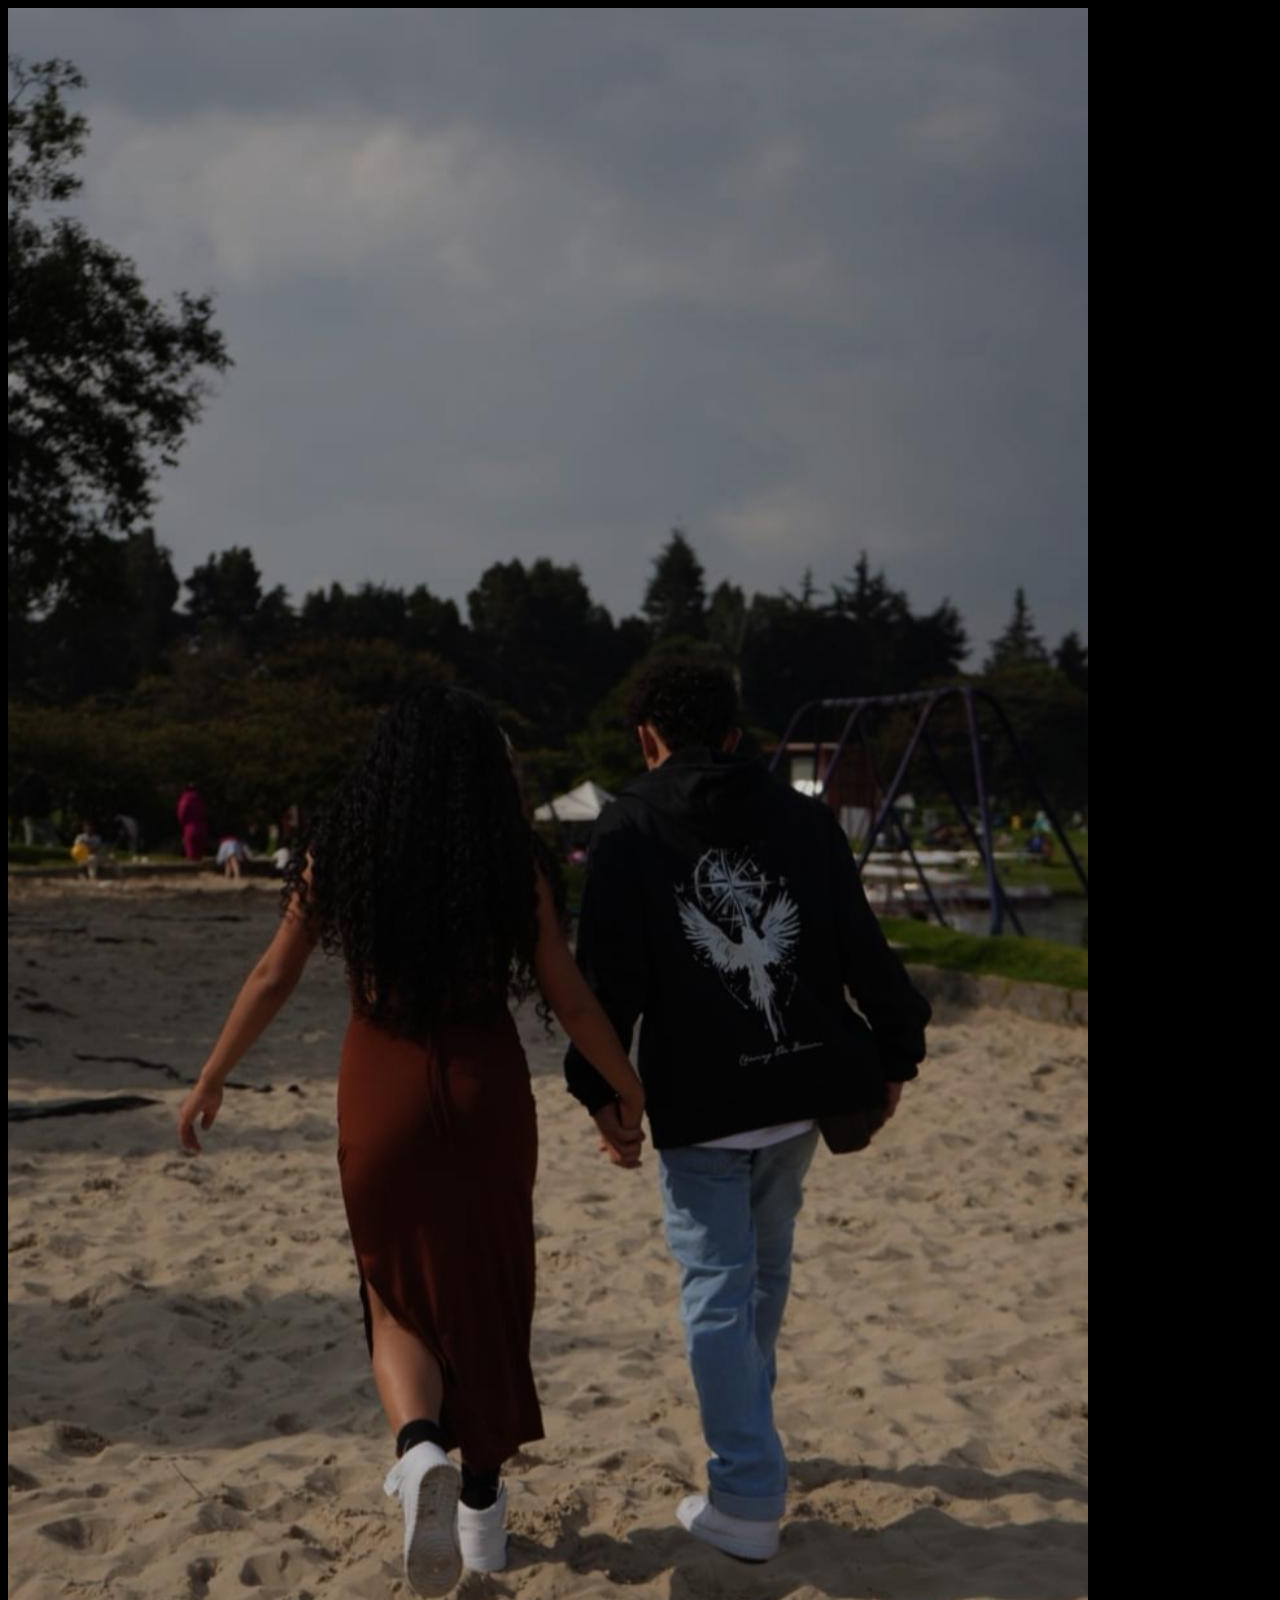
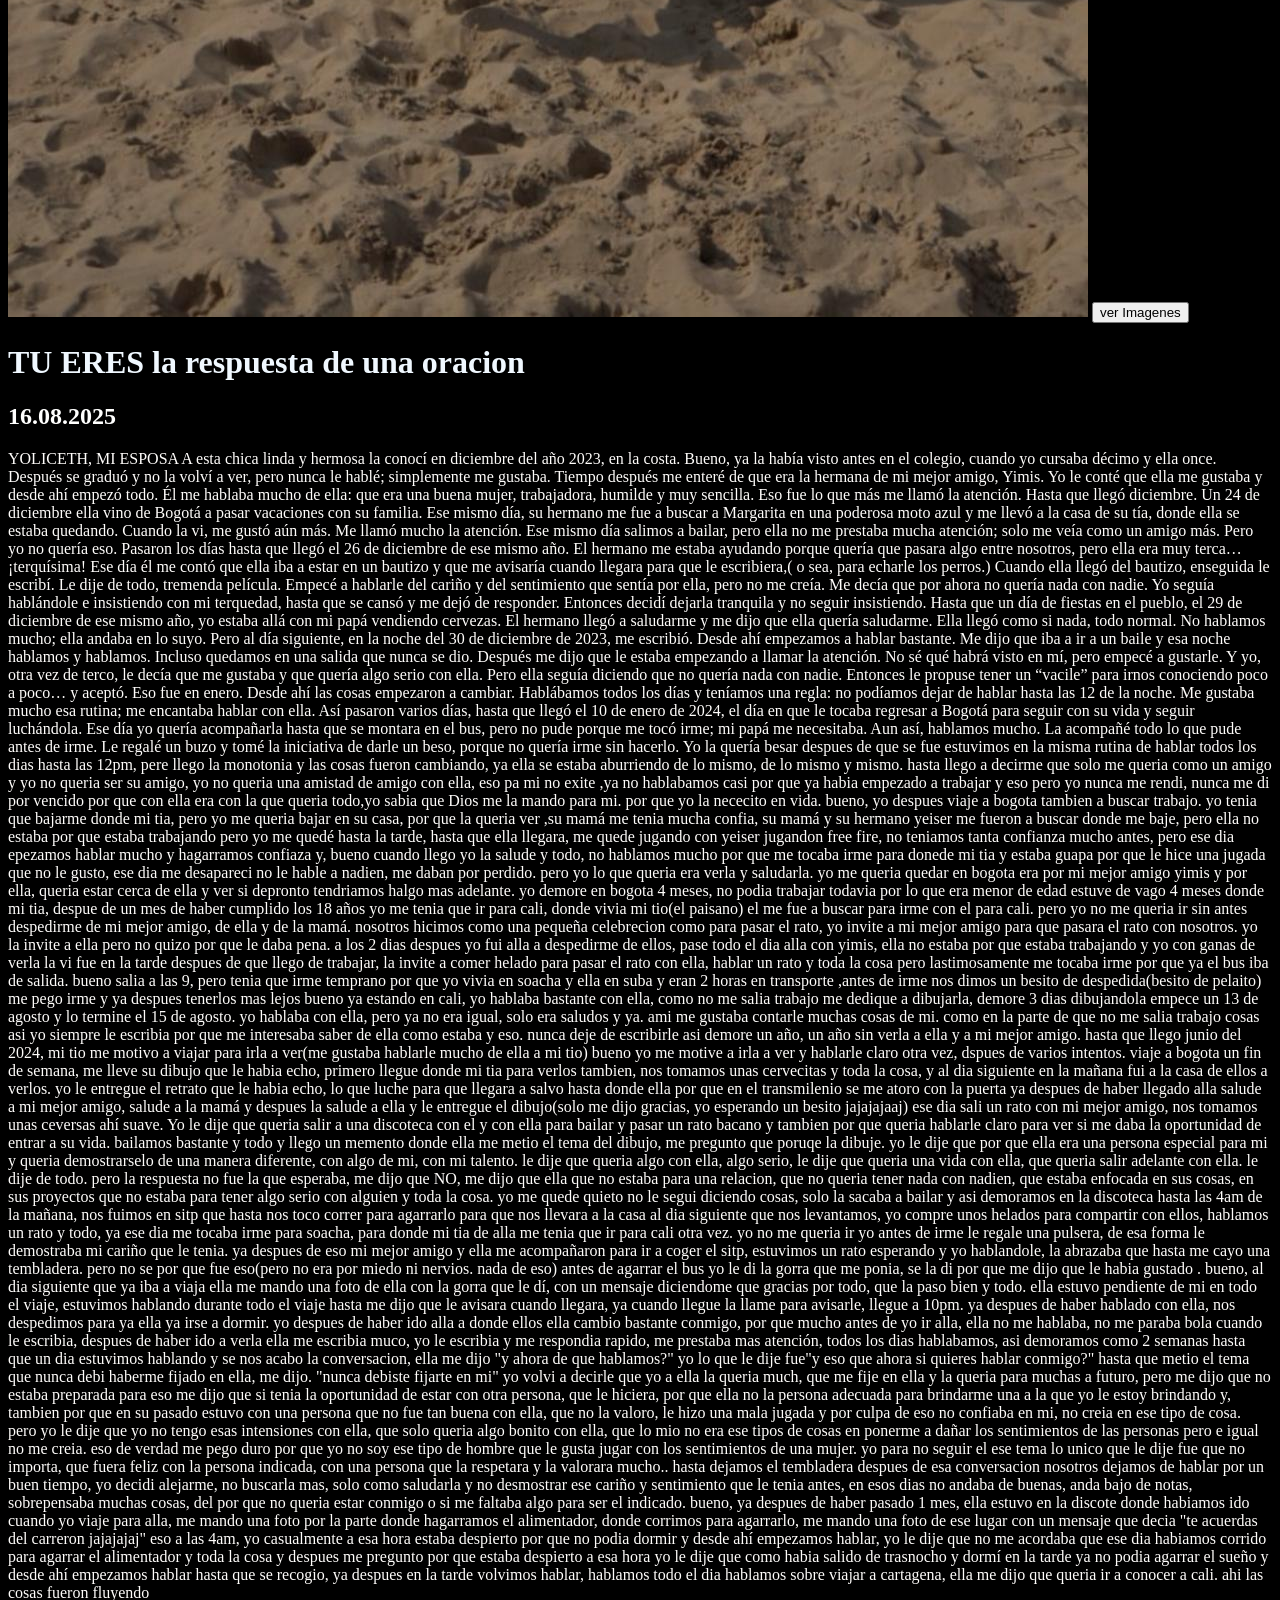
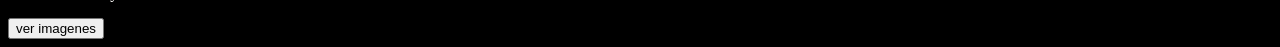
==== index.html @ 5197c514 "Add files via upload" ====
<!DOCTYPE html>
<html>
    <head>
        <title>tu y yo por siempre</title>
        <link rel="stylesheet"
        href="CSS.css..css"/>

        <link rel="imagenes"
        href="imagenes.16/fotos.16/galeria.16.html">

    </head>
        <body id="fondo">

            
        <img src="imagen de fondo.jpg">
        

            <a href="imagenes.16/fotos.16/galeria.16.html">
            <button>ver Imagenes</button>
        </a>
            <header>
          
                    
                <h1 class="Y">TU ERES la respuesta de una oracion</h1>
               
           
           
               
                    <h2 class="j">16.08.2025</h2>
                    <div class="contenedor">
                    <p>
YOLICETH, MI ESPOSA

A esta chica linda y hermosa la conocí en diciembre del año 2023, en la costa.

Bueno, ya la había visto antes en el colegio, cuando yo cursaba décimo y ella once. Después se graduó y no la volví a ver, pero nunca le hablé; simplemente me gustaba.

Tiempo después me enteré de que era la hermana de mi mejor amigo, Yimis. Yo le conté que ella me gustaba y desde ahí empezó todo. Él me hablaba mucho de ella: que era una buena mujer, trabajadora, humilde y muy sencilla. Eso fue lo que más me llamó la atención.

Hasta que llegó diciembre. Un 24 de diciembre ella vino de Bogotá a pasar vacaciones con su familia. Ese mismo día, su hermano me fue a buscar a Margarita en una poderosa moto azul y me llevó a la casa de su tía, donde ella se estaba quedando.

Cuando la vi, me gustó aún más. Me llamó mucho la atención. Ese mismo día salimos a bailar, pero ella no me prestaba mucha atención; solo me veía como un amigo más. Pero yo no quería eso.

Pasaron los días hasta que llegó el 26 de diciembre de ese mismo año. El hermano me estaba ayudando porque quería que pasara algo entre nosotros, pero ella era muy terca… ¡terquísima!

Ese día él me contó que ella iba a estar en un bautizo y que me avisaría cuando llegara para que le escribiera,( o sea, para echarle los perros.)

Cuando ella llegó del bautizo, enseguida le escribí. Le dije de todo, tremenda película. Empecé a hablarle del cariño y del sentimiento que sentía por ella, pero no me creía. Me decía que por ahora no quería nada con nadie. Yo seguía hablándole e insistiendo con mi terquedad, hasta que se cansó y me dejó de responder.

Entonces decidí dejarla tranquila y no seguir insistiendo.

Hasta que un día de fiestas en el pueblo, el 29 de diciembre de ese mismo año, yo estaba allá con mi papá vendiendo cervezas. El hermano llegó a saludarme y me dijo que ella quería saludarme.

Ella llegó como si nada, todo normal. No hablamos mucho; ella andaba en lo suyo. Pero al día siguiente, en la noche del 30 de diciembre de 2023, me escribió. Desde ahí empezamos a hablar bastante.

Me dijo que iba a ir a un baile y esa noche hablamos y hablamos. Incluso quedamos en una salida que nunca se dio.

Después me dijo que le estaba empezando a llamar la atención. No sé qué habrá visto en mí, pero empecé a gustarle.

Y yo, otra vez de terco, le decía que me gustaba y que quería algo serio con ella. Pero ella seguía diciendo que no quería nada con nadie. Entonces le propuse tener un “vacile” para irnos conociendo poco a poco… y aceptó.

Eso fue en enero.

Desde ahí las cosas empezaron a cambiar. Hablábamos todos los días y teníamos una regla: no podíamos dejar de hablar hasta las 12 de la noche. Me gustaba mucho esa rutina; me encantaba hablar con ella.

Así pasaron varios días, hasta que llegó el 10 de enero de 2024, el día en que le tocaba regresar a Bogotá para seguir con su vida y seguir luchándola.

Ese día yo quería acompañarla hasta que se montara en el bus, pero no pude porque me tocó irme; mi papá me necesitaba.

Aun así, hablamos mucho. La acompañé todo lo que pude antes de irme. Le regalé un buzo y tomé la iniciativa de darle un beso, porque no quería irme sin hacerlo.

Yo la quería besar

despues de que se fue estuvimos en la misma rutina de hablar todos los dias hasta las 12pm, pere llego la monotonia y las cosas fueron cambiando, ya ella se estaba aburriendo de lo mismo, de lo mismo y mismo. hasta llego a decirme que solo me queria como un amigo
y yo no queria ser su amigo, yo no queria una amistad de amigo con ella, eso pa mi no exite 
,ya no hablabamos casi por que ya habia empezado a trabajar y eso

pero yo nunca me rendi, nunca me di por vencido por que con ella era con la que queria todo,yo sabia que Dios me la mando para mi. por que yo la nececito en vida.


bueno, yo despues viaje a bogota tambien a buscar trabajo. yo tenia que bajarme donde mi tia, pero yo me queria  bajar en su casa, por que la queria ver 
,su mamá me tenia mucha confia, su mamá y su hermano yeiser me fueron a buscar donde me baje, pero ella no estaba por que estaba trabajando

pero yo me quedé hasta la tarde, hasta que ella llegara, me quede jugando con yeiser jugandon free fire, no teniamos tanta confianza mucho antes,
pero ese dia epezamos hablar mucho y hagarramos confiaza y, bueno cuando llego yo la salude y todo, no hablamos mucho por que me tocaba irme para donede mi tia y estaba guapa por que le hice una jugada 
que no le gusto, ese dia me desapareci no le hable a nadien, me daban por perdido. pero yo lo que queria era verla y saludarla.


yo me queria quedar en bogota era por mi mejor amigo yimis y por ella, queria estar cerca de ella y ver si depronto tendriamos halgo mas adelante. yo demore en bogota 4 meses, no podia trabajar todavia por lo que era menor de edad
estuve de vago 4 meses donde mi tia, despue de un mes de haber cumplido los 18 años yo me tenia que ir para cali, donde vivia mi tio(el paisano)
el me fue a buscar para irme con el para cali. pero yo no me queria ir sin antes despedirme de mi mejor amigo, de ella y de la mamá.

nosotros hicimos como una pequeña celebrecion como para pasar el rato, yo invite a mi mejor amigo para que pasara el rato con nosotros. yo la invite a ella pero no quizo por que le daba pena.

a los 2 dias despues yo fui alla a despedirme de ellos, pase todo el dia alla con yimis, ella no estaba por que estaba trabajando y yo con ganas de verla
la vi fue en la tarde despues de que llego de trabajar, la invite a comer helado para pasar el rato con ella, hablar un rato y toda la cosa
pero lastimosamente me tocaba irme por que ya el bus iba de salida. bueno salia a las 9, pero tenia que irme temprano por que yo vivia en soacha y ella en suba y eran 2 horas en transporte
,antes de irme nos dimos un besito de despedida(besito de pelaito) me pego irme y ya despues tenerlos mas lejos 

bueno ya estando en cali, yo hablaba bastante con ella, como no me salia trabajo me dedique a dibujarla, demore 3 dias dibujandola
empece un 13 de agosto y lo termine el 15 de agosto.

yo hablaba con ella, pero ya no era igual, solo era saludos y ya. ami me gustaba contarle muchas cosas de mi. como en la parte de que no me salia trabajo cosas asi

yo siempre le escribia por que me interesaba saber de ella como estaba y eso. nunca deje de escribirle
asi demore un año, un año sin verla a ella y a mi mejor amigo.

hasta que llego junio del 2024, mi tio me motivo a viajar para irla a ver(me gustaba hablarle mucho de ella a mi tio) bueno yo me motive a irla a ver y hablarle claro otra vez, dspues de varios intentos.
viaje a bogota un fin de semana, me lleve su dibujo que le habia echo, primero llegue donde mi tia para verlos tambien, nos tomamos unas cervecitas y toda la cosa, y al dia siguiente en la mañana fui a la casa de ellos a verlos. yo le entregue el retrato que le habia echo, lo que luche para que llegara a salvo hasta donde ella por que en el transmilenio se me atoro con la puerta
ya despues de haber llegado alla salude a mi mejor amigo, salude a la mamá y despues la salude a ella y le entregue el dibujo(solo me dijo gracias, yo esperando un besito jajajajaaj) 

 ese dia sali un rato con mi mejor amigo, nos tomamos unas ceversas ahí suave. Yo le dije que queria salir a una discoteca con el y con ella para bailar y pasar un rato bacano y tambien por que queria hablarle claro para ver si me daba la oportunidad de entrar a su vida.
bailamos bastante y todo y llego un memento donde ella me metio el tema del dibujo, me pregunto que poruqe la dibuje. yo le dije que por que ella era una persona especial para mi y queria demostrarselo de una manera diferente, con algo de mi, con mi talento.
le dije que queria algo con ella, algo serio, le dije que queria una vida con ella, que queria salir adelante con ella. le dije de todo.
 pero la respuesta no fue la que esperaba, me dijo que NO, me dijo que ella que no estaba para una relacion, que no queria tener nada con nadien, que estaba enfocada en sus cosas, en sus proyectos 
 que no estaba para tener algo serio con alguien y toda la cosa. yo me quede quieto no le segui diciendo cosas, solo la sacaba a bailar y asi demoramos en la discoteca hasta las 4am de la mañana, nos fuimos en sitp que hasta nos toco correr para agarrarlo para que nos llevara a la casa

al dia siguiente que nos levantamos, yo compre unos helados para compartir con ellos, hablamos un rato y todo, ya ese dia me tocaba irme para soacha, para donde mi tia de alla me tenia que ir para cali otra vez. yo no me queria ir
yo antes de irme le regale una pulsera, de esa forma le demostraba mi cariño que le tenia.

ya despues de eso mi mejor amigo y ella me acompañaron para ir a coger el sitp, estuvimos un rato esperando y yo hablandole, la abrazaba que hasta me cayo una tembladera. pero no se por que fue eso(pero no era por miedo ni nervios. nada de eso) antes de agarrar el bus yo le di la gorra que me ponia, se la di por que me dijo que le habia gustado
. bueno, al dia siguiente que ya iba a viaja ella me mando una foto de ella con la gorra que le dí, con un mensaje diciendome que gracias por todo, que la paso bien y todo.

ella estuvo pendiente de mi en todo el viaje, estuvimos hablando durante todo el viaje hasta me dijo que le avisara cuando llegara, ya cuando llegue la llame para avisarle, llegue a 10pm. ya despues de haber hablado con ella, nos despedimos para ya ella ya irse a dormir.

yo despues de haber ido alla a donde ellos ella cambio bastante conmigo, por que mucho antes de yo ir alla, ella no me hablaba, no me paraba bola cuando le escribia, despues de haber ido a verla ella me escribia muco, yo le escribia y me respondia rapido, me prestaba mas atención, todos los dias hablabamos, asi demoramos como 2 semanas
hasta que un dia estuvimos hablando y se nos acabo la conversacion, ella me dijo "y ahora de que hablamos?" yo lo que le dije fue"y eso que ahora si quieres hablar conmigo?" hasta que metio el tema que nunca debi haberme fijado en ella, me dijo. "nunca debiste fijarte en mi" yo volvi a decirle que yo a ella la queria much, que me fije en ella y la queria para muchas a futuro, pero me dijo que no estaba preparada para eso

me dijo que si tenia la oportunidad de estar con otra persona, que le hiciera, por que ella no la persona adecuada para brindarme una a la que yo le estoy brindando y, tambien por que en su pasado estuvo con una persona que no fue tan buena con ella, que no la valoro, le hizo una mala jugada y por culpa de eso no confiaba en mi, no creia en ese tipo de cosa.

pero yo le dije que yo no tengo esas intensiones con ella, que solo queria algo bonito con ella, que lo mio no era ese tipos de cosas en ponerme a dañar los sentimientos de las personas
pero e igual no me creia. eso de verdad me pego duro por que yo no soy ese tipo de hombre que le gusta jugar con los sentimientos de una mujer. yo para no seguir el ese tema lo unico que le dije fue que no importa, que fuera feliz con la persona indicada, con una persona que la respetara y la valorara mucho.. hasta dejamos el tembladera

despues de esa conversacion nosotros dejamos de hablar por un buen tiempo, yo decidi alejarme, no buscarla mas, solo como saludarla y no desmostrar ese cariño y sentimiento que le tenia antes, en esos dias no andaba de buenas, anda bajo de notas, sobrepensaba muchas cosas, del por que no queria estar conmigo o si me faltaba algo para ser el indicado.

bueno, ya despues de haber pasado 1 mes, ella estuvo en la discote donde habiamos ido cuando yo viaje para alla, me mando una foto por la parte donde hagarramos el alimentador, donde corrimos para agarrarlo, me mando una foto de ese lugar con un mensaje que decia "te acuerdas del carreron jajajajaj" eso a las 4am, yo  casualmente a esa hora estaba despierto por que no podia dormir
y desde ahí empezamos hablar, yo le dije que no me acordaba que ese dia habiamos corrido para agarrar el alimentador y toda la cosa y despues me pregunto por que estaba despierto a esa hora
yo le dije que como habia salido de trasnocho y dormí en la tarde ya no podia agarrar el sueño y desde ahí empezamos hablar hasta que se recogio, ya despues en la tarde volvimos hablar, hablamos todo el dia 

hablamos sobre viajar a cartagena, ella me dijo que queria ir a conocer a cali. ahi las cosas fueron fluyendo</p>
                  
                
                    <button id="ver imagenes">ver imagenes</button>

                
     </header>
     
               
             
    </body>
</html>
---- CSS.css..css ----
#fondo {
    background-color:rgb(0, 0, 0);     
   
}

#fondo1{
    background-color: aquamarine;
   
   
}

h1:hover {
   color:saddlebrown;
}
h1{
    color: aliceblue;
}
h2 {
    color: rgb(255, 255, 254)
}
h2:hover{
    color: saddlebrown;
}
p {
    color: rgb(255, 253, 251);
}
p:hover{
    color:saddlebrown;
}
p {
   font-family:unset;
   opacity: 0;
   animation:2s fadein forwards; 
}
@keyframes fadein {
    from { opacity: 0; }
    to { opacity: 1; }
}
.Y{
 animation-iteration-count: infinite;

}  
.fotos {
    display: flex;
    flex-wrap: wrap;
    gap: 10px;
    justify-content: center;
    align-items: center;
}
.fotos img{
    width: 100%;
    max-width: 220px;
}

@media (max-width: 768px){
    .fotos img {
        max-width: 100%;
    }
}
.fotos{
    display:flex;
    transition: transform 0,3s, filter 0.3s;

}
.fotos:hover{
    transform: scale(1.05);
    filter: brightness(1.2)
}
#verImagenes{
    background-color: #ff9800;
    color: white;
    padding: 12px;
    border: none;
    border-radius: 10px;
    font-size: 18px;
    cursor: pointer;
    transition: 0.3s;
}
#verImagenes:hover{
    background-color: #e68900;
    transform: scale(1.05);
}
.galeria{
    background-color: rgb(41, 27, 27);
}
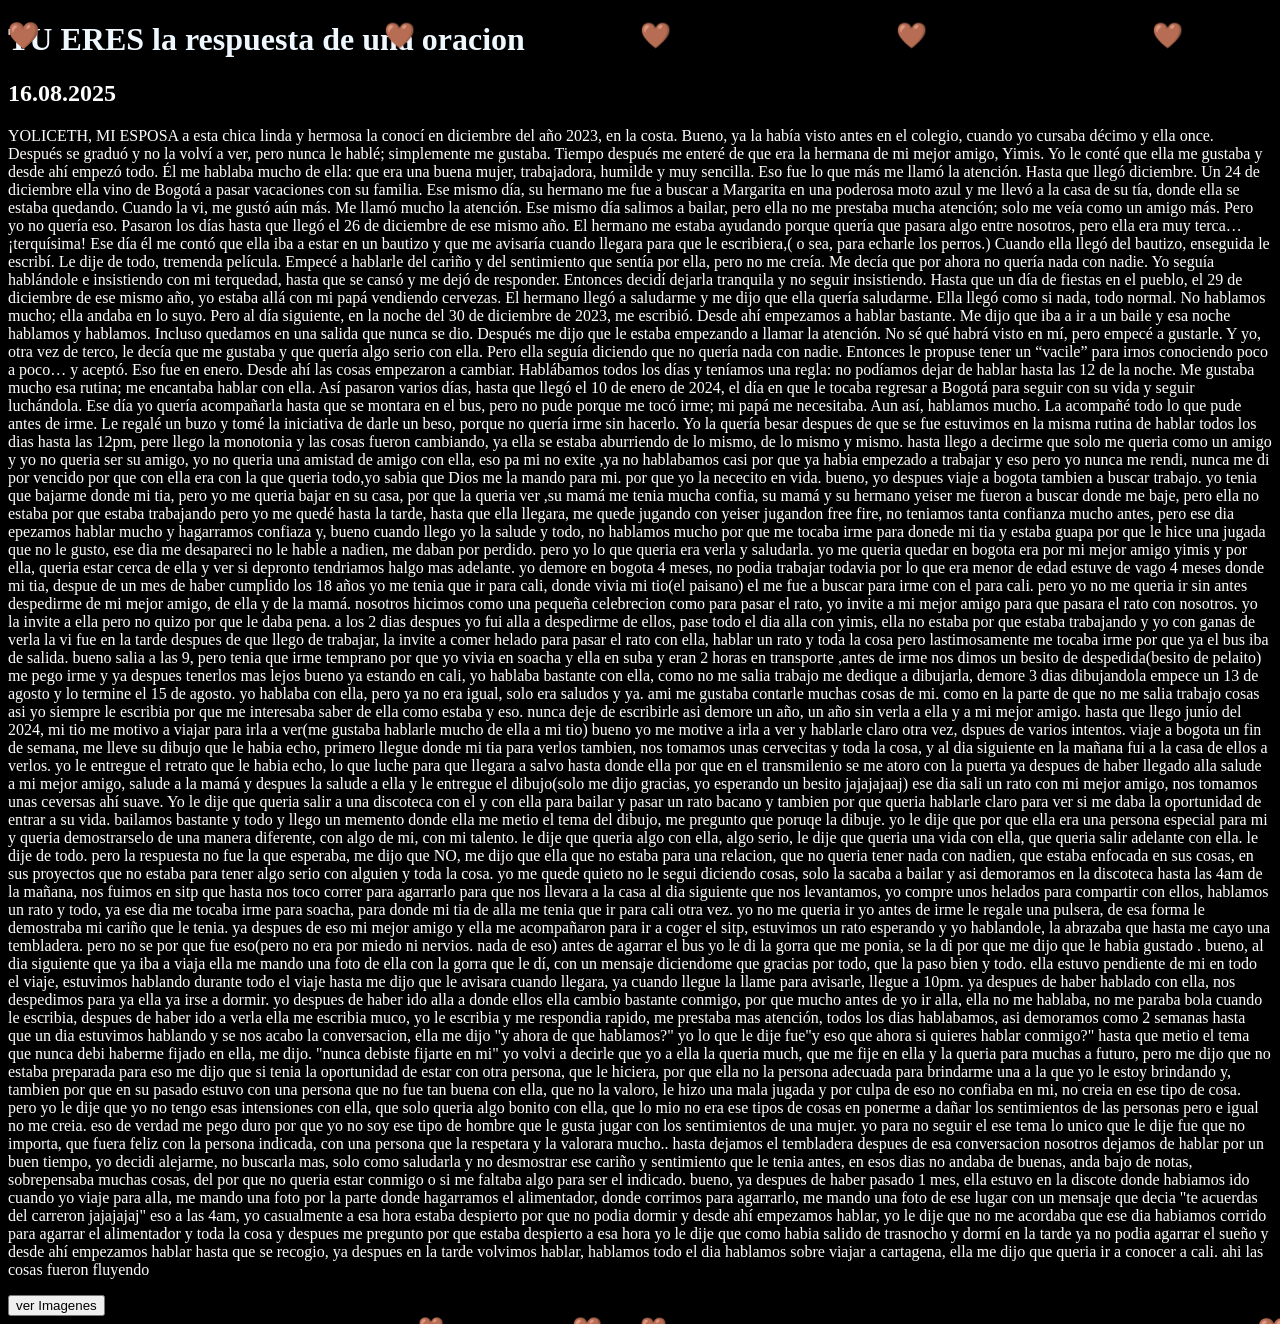
==== commit c17f8e6f: "Add files via upload" ====
--- a/index.html
+++ b/index.html
@@ -3,23 +3,43 @@
     <head>
         <title>tu y yo por siempre</title>
         <link rel="stylesheet"
-        href="CSS.css..css"/>
+        href="FOTOS.css"/>
 
         <link rel="imagenes"
         href="imagenes.16/fotos.16/galeria.16.html">
 
     </head>
         <body id="fondo">
+            
+            
+            <header>
+                <script>
+setInterval(() => {
+    let corazon = document.createElement("div");
+    corazon.innerHTML = "🤎";
+    corazon.classList.add("corazon");
 
-            
-        <img src="imagen de fondo.jpg">
-        
+    corazon.style.left = Math.random() * 100 + "vw";
+    corazon.style.fontSize = (20 + Math.random() * 20) + "px";
 
-            <a href="imagenes.16/fotos.16/galeria.16.html">
-            <button>ver Imagenes</button>
-        </a>
-            <header>
-          
+    document.body.appendChild(corazon);
+
+    setTimeout(() => {
+        corazon.remove();
+    }, 5000);
+}, 300); // cada 300 ms crea un corazón
+</script>
+ <div class="corazon">🤎</div>
+    <div class="corazon">🤎</div>
+    <div class="corazon">🤎</div>
+    <div class="corazon">🤎</div>
+    <div class="corazon">🤎</div>
+    <div class="corazon">🤎</div>
+    <div class="corazon">🤎</div>
+    <div class="corazon">🤎</div>
+    <div class="corazon">🤎</div>
+        </div>
+       
                     
                 <h1 class="Y">TU ERES la respuesta de una oracion</h1>
                
@@ -31,7 +51,7 @@
                     <p>
 YOLICETH, MI ESPOSA
 
-A esta chica linda y hermosa la conocí en diciembre del año 2023, en la costa.
+a esta chica linda y hermosa la conocí en diciembre del año 2023, en la costa.
 
 Bueno, ya la había visto antes en el colegio, cuando yo cursaba décimo y ella once. Después se graduó y no la volví a ver, pero nunca le hablé; simplemente me gustaba.
 
@@ -140,8 +160,10 @@
 hablamos sobre viajar a cartagena, ella me dijo que queria ir a conocer a cali. ahi las cosas fueron fluyendo</p>
                   
                 
-                    <button id="ver imagenes">ver imagenes</button>
+                    <a href="galeria.16.html">
 
+            <button>ver Imagenes</button>
+        </a>
                 
      </header>
      
--- a/FOTOS.css
+++ b/FOTOS.css
@@ -0,0 +1,209 @@
+#fondo {
+    background-color:rgb(0, 0, 0);     
+   
+}
+
+#fondo1{
+    background-color: rgb(0, 0, 0);
+   
+   
+}
+
+h1:hover {
+   color:saddlebrown;
+}
+h1{
+    color: aliceblue;
+}
+h2 {
+    color: rgb(255, 255, 254)
+}
+h2:hover{
+    color: saddlebrown;
+}
+p {
+    color: rgb(255, 253, 251);
+}
+p:hover{
+    color:saddlebrown;
+}
+p {
+   font-family:unset;
+   opacity: 0;
+   animation:2s fadein forwards; 
+}
+@keyframes fadein {
+    from { opacity: 0; }
+    to { opacity: 1; }
+}
+.Y{
+ animation-iteration-count: infinite;
+
+}  
+.fotos {
+    display: flex;
+    flex-wrap: wrap;
+    gap: 10px;
+    justify-content: center;
+    align-items: center;
+}
+.fotos img{
+    width: 100%;
+    max-width: 220px;
+}
+
+@media (max-width: 768px){
+    .fotos img {
+        max-width: 100%;
+    }
+}
+.fotos{
+    display:flex;
+    transition: transform 0,3s, filter 0.3s;
+
+}
+.fotos:hover{
+    transform: scale(1.05);
+    filter: brightness(1.2)
+}
+#verImagenes{
+    background-color: #ff9800;
+    color: white;
+    padding: 12px;
+    border: none;
+    border-radius: 10px;
+    font-size: 18px;
+    cursor: pointer;
+    transition: 0.3s;
+}
+#verImagenes:hover{
+    background-color: #e68900;
+    transform: scale(1.05);
+}
+.galeria{
+    background-color: rgb(41, 27, 27);
+}
+.libreta{
+    position: relative;
+    width: 300px;
+    height: 400px;
+    margin: 50px auto;
+    perspective: 1200px;
+    overflow: visible;
+}
+
+
+    .pagina{
+    position: absolute;
+    width: 100%;
+    height: 100%;
+    background: white;
+    padding: 10px;
+    box-sizing: border-box;
+    transform-origin: left;
+    transition: transform 1s ease;
+    box-shadow: 0 5px 15px rgba(0,0,0,.3);
+
+    backface-visibility: hidden;
+}
+
+.pagina img{
+    
+    width: 100%;
+    height: 320px;
+    object-fit: cover;
+}
+
+.pagina p{
+    text-align: center;
+    font-weight: bold;
+}
+
+
+.pagina:nth-of-type(1){ z-index: 8; }
+.pagina:nth-of-type(2){ z-index: 7; }
+.pagina:nth-of-type(3){ z-index: 6; }
+.pagina:nth-of-type(4){ z-index: 5; }
+.pagina:nth-of-type(5){ z-index: 4; }
+.pagina:nth-of-type(6){ z-index: 3; }
+.pagina:nth-of-type(7){ z-index: 2; }
+.pagina:nth-of-type(8){ z-index: 1; }
+
+
+.libreta:hover .pagina:nth-of-type(1){
+    transform: rotateY(-170deg);
+    
+}
+
+.libreta:hover .pagina:nth-of-type(2){
+    transform: rotateY(-170deg);
+    transition-delay: .3s;
+}
+
+.libreta:hover .pagina:nth-of-type(3){
+    transform: rotateY(-170deg);
+    transition-delay: .6s;
+}
+
+.libreta:hover .pagina:nth-of-type(4){
+    transform: rotateY(-170deg);
+    transition-delay: .9s;
+}
+.libreta:hover .pagina:nth-of-type(5){
+    transform: rotateY(-170deg);
+    transition-delay: 1.2s;
+}
+.libreta:hover .pagina:nth-of-type(6){
+    transform: rotateY(-170deg);
+    transition-delay: 1.5s;
+}
+.libreta:hover .pagina:nth-of-type(7){
+    transform: rotateY(-170deg);
+    transition-delay: 1.8s;
+}
+.libreta:hover .pagina:nth-of-type(8){
+    transform: rotateY(-170deg);
+    transition-delay: 2.1s;
+}
+@media (max-width: 768){
+    .libreta{
+        width: 250px;
+        height: 330px;
+    }
+}
+.paginas¿ img{
+    width: 100%;
+    height: 100%;
+    object-fit: cover;
+}
+.libreta{
+    filter: drop-shadow(0 10px 20px rgba(0,0,0.3s));
+}
+.corazon{
+    position: fixed;
+    font-size: 25px;
+    color: #8B4513; /* marrón */
+    animation: caer 5s linear infinite;
+}
+
+.corazon:nth-child(1){ left: 10%; animation-delay: 0s; }
+.corazon:nth-child(2){ left: 30%; animation-delay: 1s; }
+.corazon:nth-child(3){ left: 50%; animation-delay: 2s; }
+.corazon:nth-child(4){ left: 70%; animation-delay: 3s; }
+.corazon:nth-child(5){ left: 90%; animation-delay: 4s; }
+
+@keyframes caer{
+    from{
+        top: -50px;
+    }
+    to{
+        top: 100vh;
+    }
+}
+.mensaje-final{
+    text-align: center;
+    font-size: 30px;
+    margin-top: 50px;
+    color: #6F4E37;
+    animation: aparecer 2s ease;
+}
